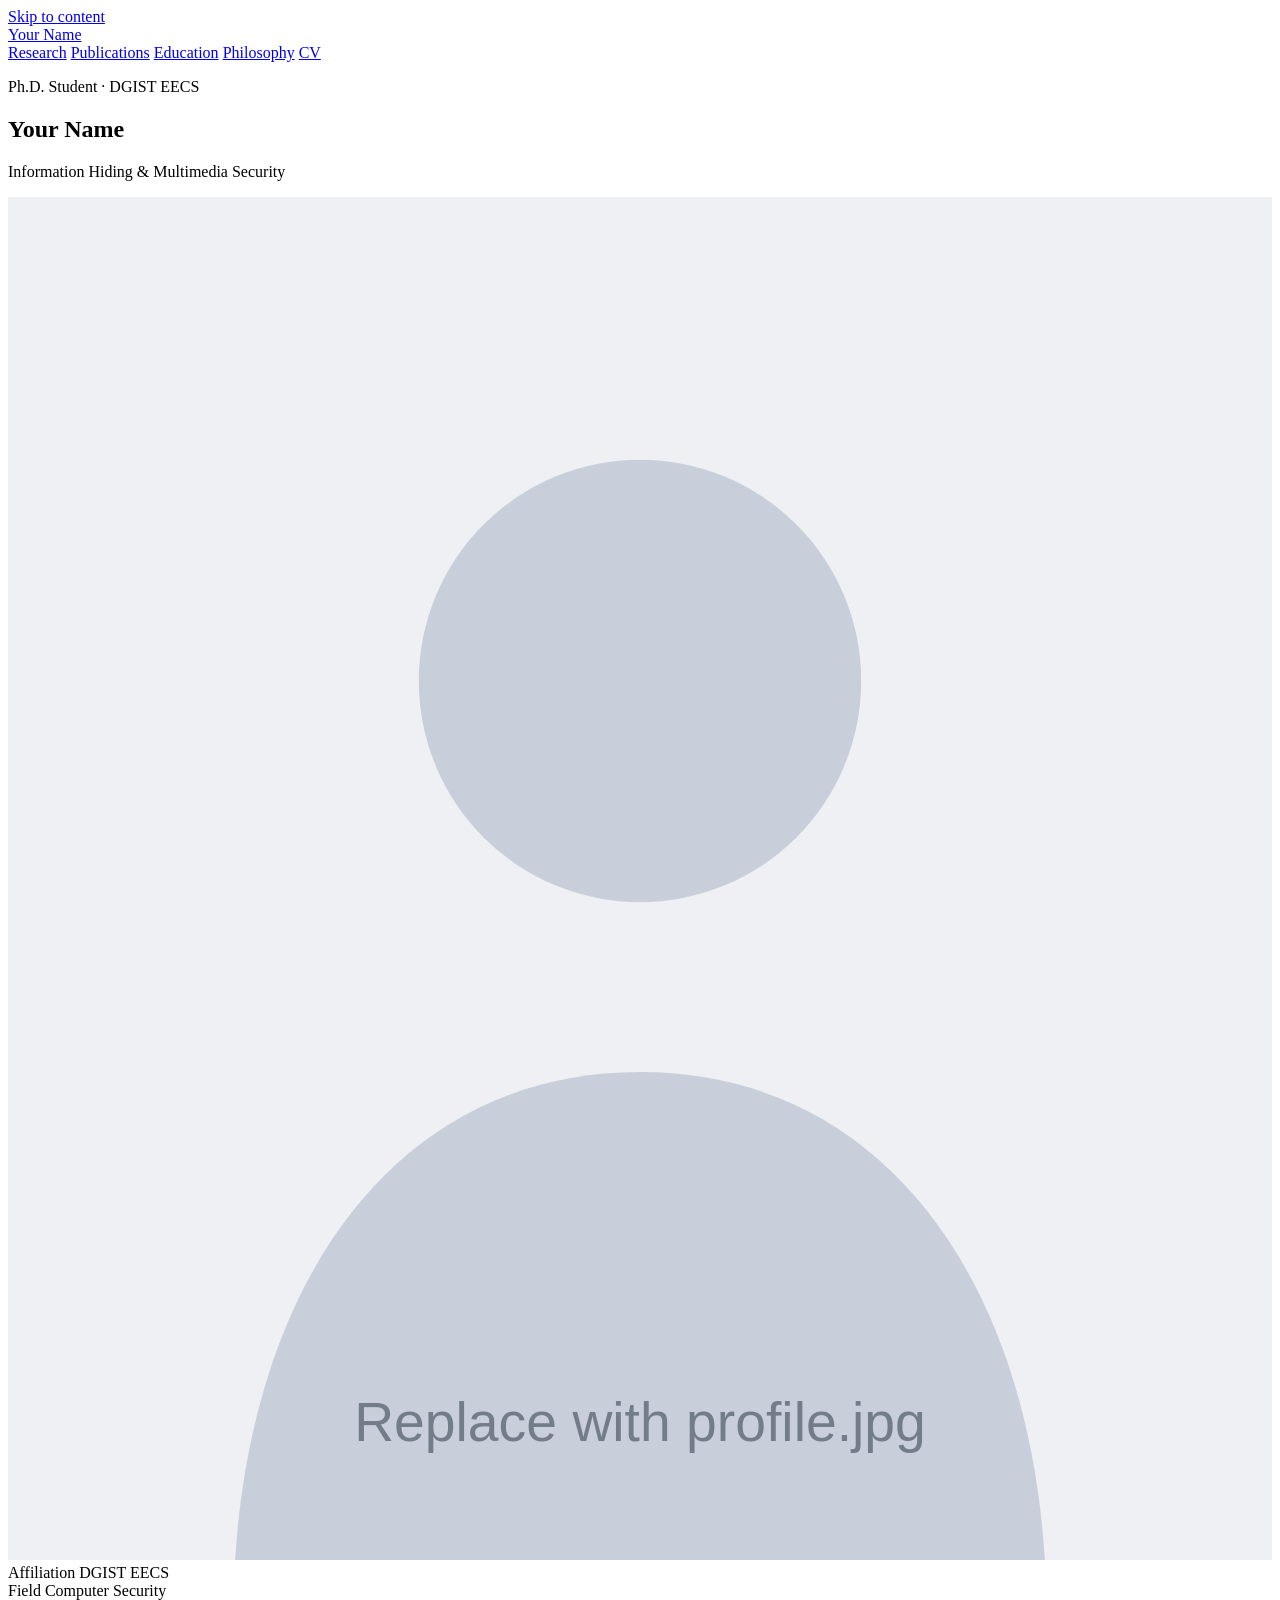
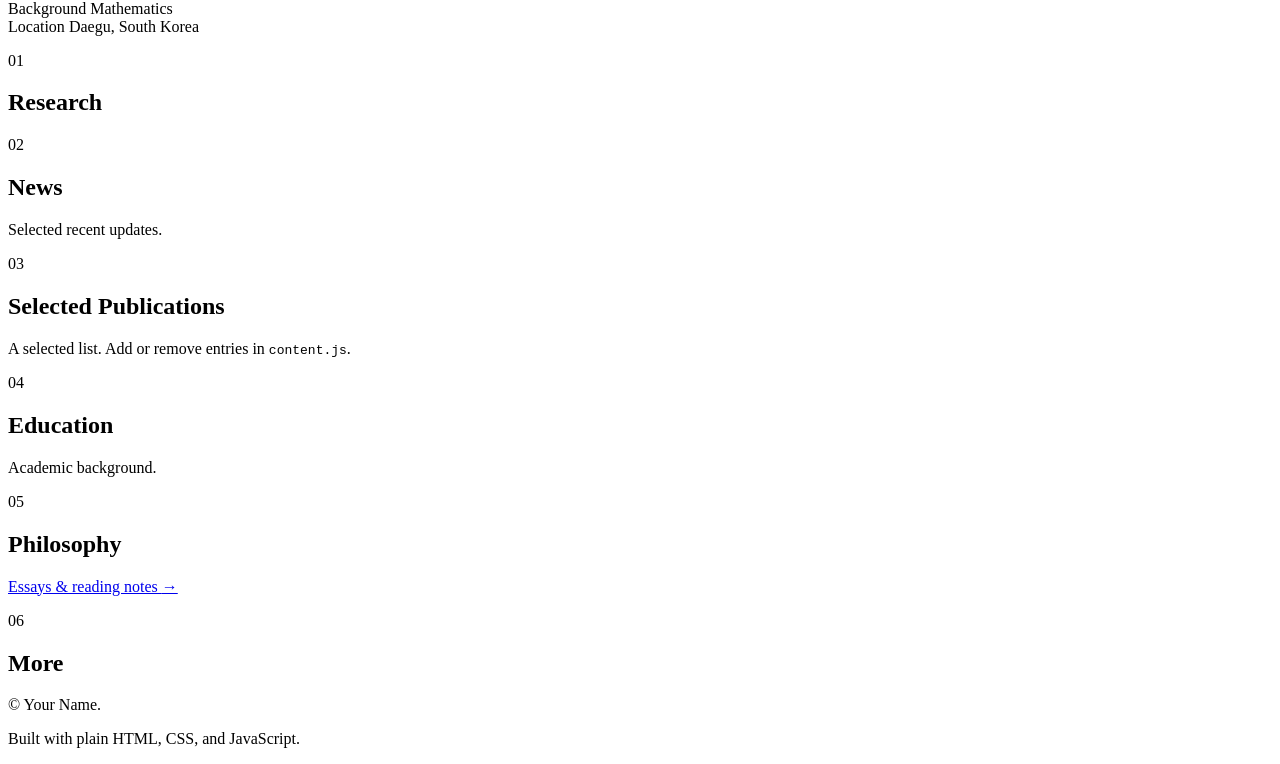
==== index.html @ d41ad870 "Add academic homepage" ====
<!doctype html>
<html lang="en">
<head>
  <meta charset="utf-8" />
  <meta name="viewport" content="width=device-width, initial-scale=1" />
  <meta name="description" content="Academic homepage" id="meta-description" />
  <meta name="theme-color" content="#f7f8fa" />
  <title>Academic Homepage</title>
  <link rel="icon" href="assets/favicon.svg" type="image/svg+xml" />
  <link rel="stylesheet" href="styles.css" />
  <script defer src="content.js"></script>
  <script defer src="app.js"></script>
</head>

<body data-page="home">
  <a class="skip-link" href="#main">Skip to content</a>

  <header class="site-header">
    <div class="shell nav-wrap">
      <a class="brand" href="index.html" aria-label="Home">
        <span class="brand-dot" aria-hidden="true"></span>
        <span id="nav-name">Your Name</span>
      </a>

      <nav class="site-nav" aria-label="Primary">
        <a href="#research">Research</a>
        <a href="#publications">Publications</a>
        <a href="#education">Education</a>
        <a href="philosophy.html">Philosophy</a>
        <a id="nav-cv" href="#" target="_blank" rel="noopener">CV</a>
      </nav>
    </div>
  </header>

  <main id="main">
    <section class="hero">
      <div class="shell hero-grid">
        <div class="hero-copy">
          <p class="eyebrow" id="hero-eyebrow">Ph.D. Student · DGIST EECS</p>
          <h1 id="hero-name">Your Name</h1>
          <p class="hero-role" id="hero-role">Information Hiding & Multimedia Security</p>

          <div class="hero-bio" id="hero-bio"></div>

          <div class="link-row" id="hero-links" aria-label="Profile links"></div>
        </div>

        <aside class="profile-card" aria-label="Profile">
          <div class="portrait-frame">
            <img id="profile-image" src="assets/profile-placeholder.svg" alt="Profile portrait" />
          </div>

          <div class="profile-meta">
            <div class="meta-row">
              <span class="meta-label">Affiliation</span>
              <span id="profile-affiliation">DGIST EECS</span>
            </div>
            <div class="meta-row">
              <span class="meta-label">Field</span>
              <span id="profile-field">Computer Security</span>
            </div>
            <div class="meta-row">
              <span class="meta-label">Background</span>
              <span id="profile-background">Mathematics</span>
            </div>
            <div class="meta-row">
              <span class="meta-label">Location</span>
              <span id="profile-location">Daegu, South Korea</span>
            </div>
          </div>
        </aside>
      </div>
    </section>

    <div class="shell content-shell">
      <section class="section" id="research">
        <div class="section-heading">
          <p class="section-kicker">01</p>
          <div>
            <h2>Research</h2>
            <p id="research-intro" class="section-intro"></p>
          </div>
        </div>
        <div class="research-grid" id="research-grid"></div>
      </section>

      <section class="section" id="news">
        <div class="section-heading">
          <p class="section-kicker">02</p>
          <div>
            <h2>News</h2>
            <p class="section-intro">Selected recent updates.</p>
          </div>
        </div>
        <div class="timeline" id="news-list"></div>
      </section>

      <section class="section" id="publications">
        <div class="section-heading">
          <p class="section-kicker">03</p>
          <div>
            <h2>Selected Publications</h2>
            <p class="section-intro">A selected list. Add or remove entries in <code>content.js</code>.</p>
          </div>
        </div>
        <div class="publication-list" id="publication-list"></div>
      </section>

      <section class="section" id="education">
        <div class="section-heading">
          <p class="section-kicker">04</p>
          <div>
            <h2>Education</h2>
            <p class="section-intro">Academic background.</p>
          </div>
        </div>
        <div class="education-list" id="education-list"></div>
      </section>

      <section class="section split-section" id="more">
        <div class="split-card">
          <p class="section-kicker">05</p>
          <h2>Philosophy</h2>
          <p id="philosophy-teaser"></p>
          <a class="text-link" href="philosophy.html">Essays & reading notes <span aria-hidden="true">→</span></a>
        </div>

        <div class="split-card">
          <p class="section-kicker">06</p>
          <h2>More</h2>
          <p id="more-note"></p>
          <div class="mini-links" id="more-links"></div>
        </div>
      </section>
    </div>
  </main>

  <footer class="site-footer">
    <div class="shell footer-row">
      <p>© <span id="footer-year"></span> <span id="footer-name">Your Name</span>.</p>
      <p>Built with plain HTML, CSS, and JavaScript.</p>
    </div>
  </footer>
</body>
</html>
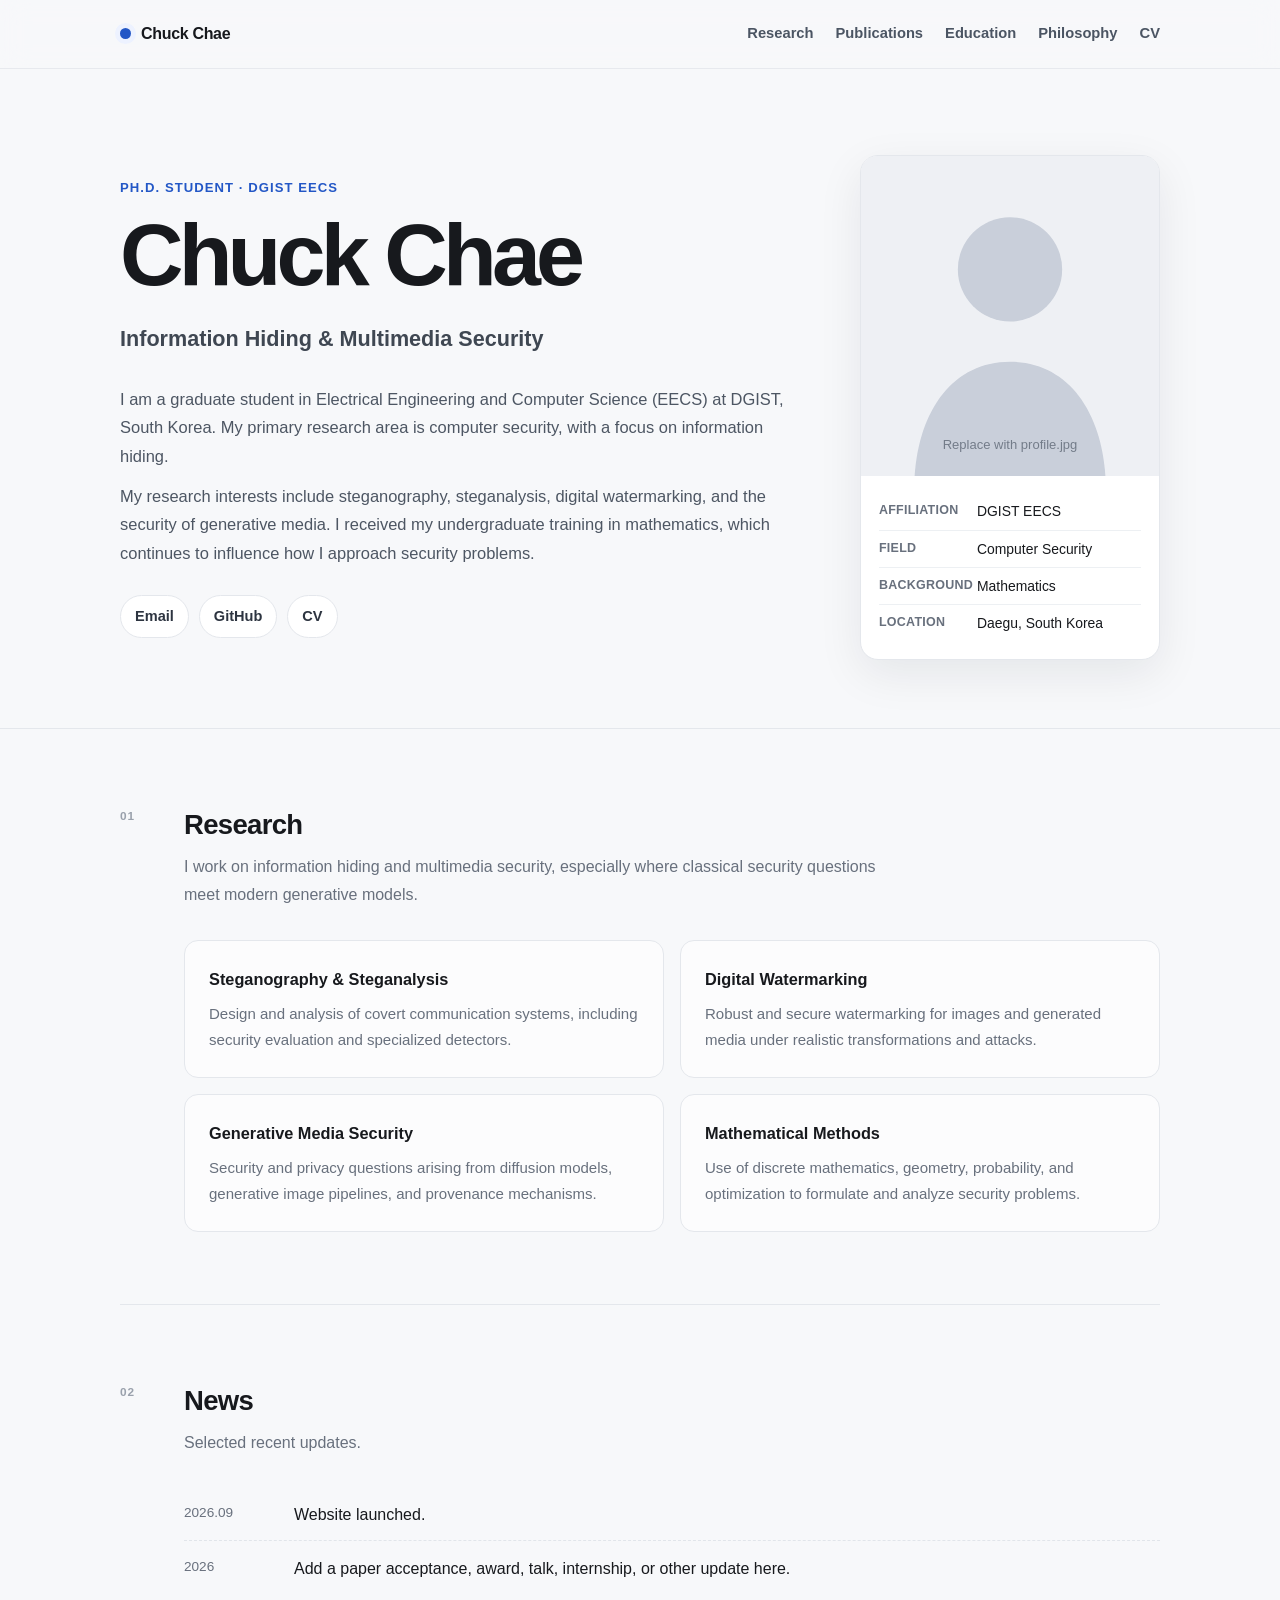
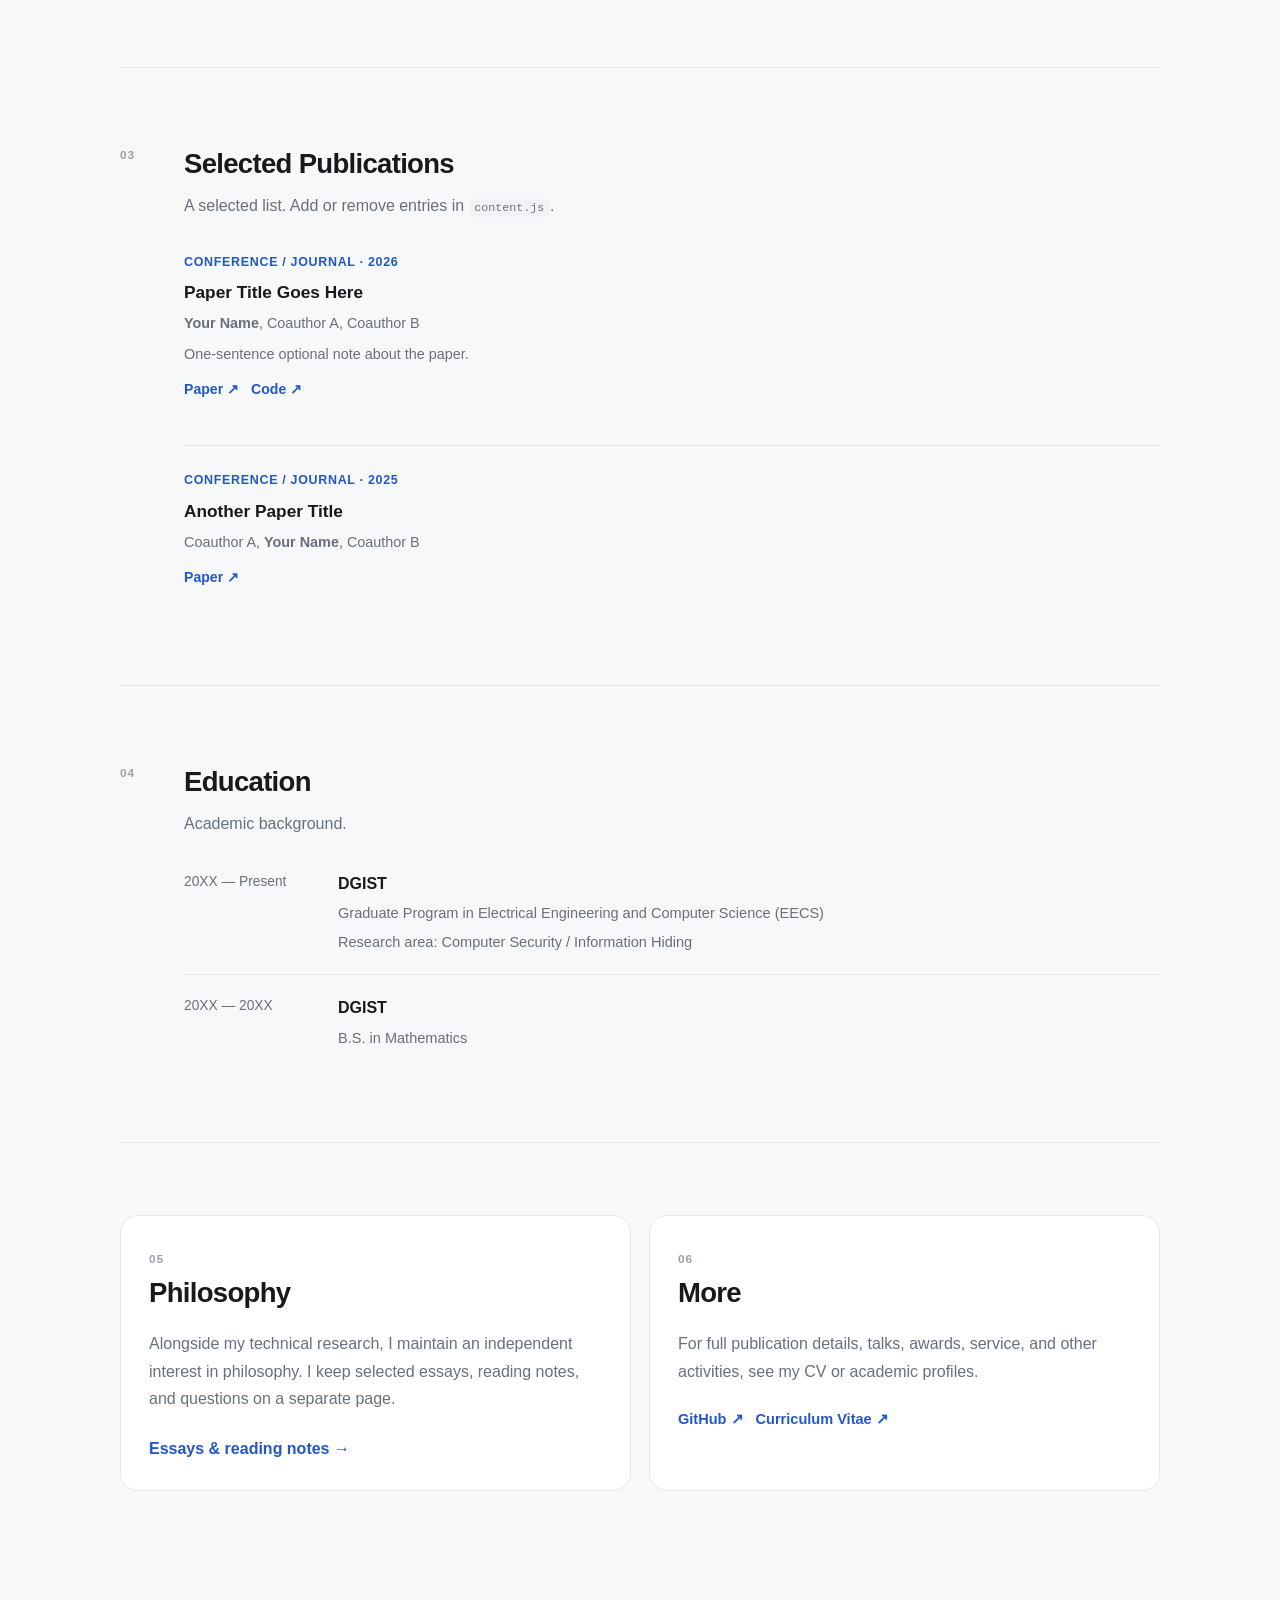
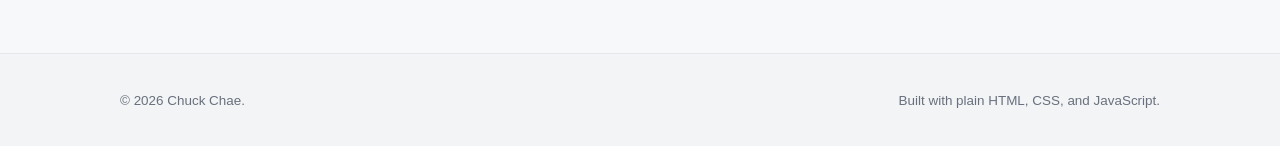
==== commit acafd852: "Add cache busting for site content" ====
--- a/index.html
+++ b/index.html
@@ -8,8 +8,22 @@
   <title>Academic Homepage</title>
   <link rel="icon" href="assets/favicon.svg" type="image/svg+xml" />
   <link rel="stylesheet" href="styles.css" />
-  <script defer src="content.js"></script>
-  <script defer src="app.js"></script>
+  <script>
+    window.addEventListener("DOMContentLoaded", () => {
+      const v = Date.now();
+
+      const contentScript = document.createElement("script");
+      contentScript.src = "content.js?v=" + v;
+
+      contentScript.onload = () => {
+        const appScript = document.createElement("script");
+        appScript.src = "app.js?v=" + v;
+        document.head.appendChild(appScript);
+      };
+
+      document.head.appendChild(contentScript);
+    });
+  </script>
 </head>
 
 <body data-page="home">
--- a/styles.css
+++ b/styles.css
@@ -0,0 +1,594 @@
+/* =========================================================
+   Academic CV homepage
+   Layout is intentionally framework-free and GitHub Pages-ready.
+   Edit content in content.js. Usually you never need to edit this file.
+   ========================================================= */
+
+:root {
+  --bg: #f7f8fa;
+  --surface: #ffffff;
+  --text: #17191d;
+  --muted: #68707d;
+  --line: #e4e7ec;
+  --accent: #2357c6;
+  --accent-soft: #edf2ff;
+  --max: 1040px;
+  --narrow: 820px;
+  --radius: 18px;
+  --shadow: 0 14px 45px rgba(17, 24, 39, 0.08);
+}
+
+* { box-sizing: border-box; }
+
+html {
+  scroll-behavior: smooth;
+  scroll-padding-top: 86px;
+}
+
+body {
+  margin: 0;
+  background: var(--bg);
+  color: var(--text);
+  font-family: Inter, ui-sans-serif, -apple-system, BlinkMacSystemFont, "Segoe UI",
+               Roboto, Helvetica, Arial, "Apple SD Gothic Neo", "Noto Sans KR", sans-serif;
+  line-height: 1.72;
+  text-rendering: optimizeLegibility;
+}
+
+a {
+  color: var(--accent);
+  text-decoration: none;
+}
+
+a:hover { text-decoration: underline; }
+
+img { max-width: 100%; display: block; }
+
+code {
+  padding: 0.12rem 0.35rem;
+  border-radius: 5px;
+  background: #f0f2f6;
+  font-size: 0.9em;
+}
+
+.shell {
+  width: min(var(--max), calc(100% - 40px));
+  margin: 0 auto;
+}
+
+.narrow-shell {
+  width: min(var(--narrow), calc(100% - 40px));
+}
+
+.skip-link {
+  position: absolute;
+  left: -999px;
+  top: 12px;
+  z-index: 999;
+  background: #111;
+  color: #fff;
+  padding: 10px 14px;
+  border-radius: 8px;
+}
+
+.skip-link:focus { left: 12px; }
+
+.site-header {
+  position: sticky;
+  top: 0;
+  z-index: 20;
+  backdrop-filter: blur(14px);
+  background: rgba(247, 248, 250, 0.88);
+  border-bottom: 1px solid rgba(228, 231, 236, 0.85);
+}
+
+.nav-wrap {
+  min-height: 68px;
+  display: flex;
+  align-items: center;
+  justify-content: space-between;
+  gap: 24px;
+}
+
+.brand {
+  display: inline-flex;
+  align-items: center;
+  gap: 10px;
+  font-weight: 750;
+  color: var(--text);
+  letter-spacing: -0.02em;
+}
+
+.brand:hover { text-decoration: none; }
+
+.brand-dot {
+  width: 11px;
+  height: 11px;
+  border-radius: 50%;
+  background: var(--accent);
+  box-shadow: 0 0 0 5px var(--accent-soft);
+}
+
+.site-nav {
+  display: flex;
+  align-items: center;
+  gap: 22px;
+  font-size: 0.92rem;
+}
+
+.site-nav a {
+  color: #4b5563;
+  font-weight: 600;
+}
+
+.site-nav a.active,
+.site-nav a:hover {
+  color: var(--text);
+  text-decoration: none;
+}
+
+.hero {
+  padding: 86px 0 68px;
+  border-bottom: 1px solid var(--line);
+}
+
+.hero-grid {
+  display: grid;
+  grid-template-columns: minmax(0, 1fr) 300px;
+  gap: 76px;
+  align-items: center;
+}
+
+.eyebrow {
+  margin: 0 0 12px;
+  color: var(--accent);
+  font-size: 0.82rem;
+  font-weight: 800;
+  letter-spacing: 0.08em;
+  text-transform: uppercase;
+}
+
+.hero h1,
+.page-hero h1 {
+  margin: 0;
+  font-size: clamp(2.8rem, 7vw, 5.5rem);
+  line-height: 0.98;
+  letter-spacing: -0.055em;
+  font-weight: 790;
+}
+
+.hero-role {
+  margin: 22px 0 0;
+  color: #3f4752;
+  font-size: clamp(1.05rem, 2vw, 1.35rem);
+  font-weight: 620;
+}
+
+.hero-bio {
+  max-width: 700px;
+  margin-top: 28px;
+  color: #4d5663;
+  font-size: 1.03rem;
+}
+
+.hero-bio p { margin: 0 0 12px; }
+
+.link-row {
+  display: flex;
+  flex-wrap: wrap;
+  gap: 10px;
+  margin-top: 28px;
+}
+
+.pill-link {
+  display: inline-flex;
+  align-items: center;
+  justify-content: center;
+  min-height: 40px;
+  padding: 8px 14px;
+  border: 1px solid var(--line);
+  border-radius: 999px;
+  background: var(--surface);
+  color: #2d3440;
+  font-weight: 650;
+  font-size: 0.91rem;
+  transition: transform .16s ease, border-color .16s ease, box-shadow .16s ease;
+}
+
+.pill-link:hover {
+  transform: translateY(-1px);
+  border-color: #cbd2dd;
+  box-shadow: 0 7px 22px rgba(17, 24, 39, .06);
+  text-decoration: none;
+}
+
+.profile-card {
+  border: 1px solid var(--line);
+  border-radius: var(--radius);
+  background: var(--surface);
+  overflow: hidden;
+  box-shadow: var(--shadow);
+}
+
+.portrait-frame {
+  aspect-ratio: 4 / 4.3;
+  background: #eef0f4;
+  overflow: hidden;
+}
+
+.portrait-frame img {
+  width: 100%;
+  height: 100%;
+  object-fit: cover;
+}
+
+.profile-meta { padding: 17px 18px 18px; }
+
+.meta-row {
+  display: grid;
+  grid-template-columns: 88px 1fr;
+  gap: 10px;
+  padding: 8px 0;
+  border-bottom: 1px solid #edf0f3;
+  font-size: 0.87rem;
+  line-height: 1.45;
+}
+
+.meta-row:last-child { border-bottom: 0; }
+
+.meta-label {
+  color: var(--muted);
+  font-size: 0.78rem;
+  font-weight: 760;
+  letter-spacing: .02em;
+  text-transform: uppercase;
+}
+
+.content-shell { padding-bottom: 90px; }
+
+.section {
+  padding: 72px 0;
+  border-bottom: 1px solid var(--line);
+}
+
+.section-heading {
+  display: grid;
+  grid-template-columns: 50px minmax(0, 1fr);
+  gap: 14px;
+  margin-bottom: 32px;
+}
+
+.section-heading.compact {
+  grid-template-columns: 50px minmax(0, 1fr);
+  align-items: baseline;
+}
+
+.section-kicker {
+  margin: 5px 0 0;
+  color: #9aa1ac;
+  font-size: 0.74rem;
+  font-weight: 800;
+  letter-spacing: .08em;
+}
+
+.section h2,
+.split-card h2 {
+  margin: 0;
+  font-size: 1.72rem;
+  letter-spacing: -0.025em;
+}
+
+.section-intro {
+  margin: 5px 0 0;
+  color: var(--muted);
+  max-width: 720px;
+}
+
+.research-grid {
+  display: grid;
+  grid-template-columns: repeat(2, minmax(0, 1fr));
+  gap: 16px;
+  margin-left: 64px;
+}
+
+.research-card {
+  padding: 24px;
+  border: 1px solid var(--line);
+  border-radius: 14px;
+  background: rgba(255,255,255,.65);
+}
+
+.research-card h3 {
+  margin: 0 0 8px;
+  font-size: 1.02rem;
+}
+
+.research-card p {
+  margin: 0;
+  color: var(--muted);
+  font-size: .94rem;
+}
+
+.timeline {
+  margin-left: 64px;
+  display: grid;
+  gap: 2px;
+}
+
+.news-item {
+  display: grid;
+  grid-template-columns: 92px 1fr;
+  gap: 18px;
+  padding: 12px 0;
+  border-bottom: 1px dashed #e1e5ea;
+}
+
+.news-item:last-child { border-bottom: 0; }
+
+.news-date {
+  color: var(--muted);
+  font-size: .85rem;
+  font-variant-numeric: tabular-nums;
+}
+
+.news-text { margin: 0; }
+
+.publication-list {
+  margin-left: 64px;
+  display: grid;
+  gap: 20px;
+}
+
+.pub {
+  padding: 24px 0;
+  border-top: 1px solid var(--line);
+}
+
+.pub:first-child { border-top: 0; padding-top: 0; }
+
+.pub-venue {
+  margin: 0 0 7px;
+  color: var(--accent);
+  font-size: .78rem;
+  font-weight: 820;
+  letter-spacing: .055em;
+  text-transform: uppercase;
+}
+
+.pub-title {
+  margin: 0;
+  font-size: 1.08rem;
+  line-height: 1.46;
+}
+
+.pub-authors,
+.pub-note {
+  margin: 6px 0 0;
+  color: var(--muted);
+  font-size: .9rem;
+}
+
+.pub-links {
+  display: flex;
+  flex-wrap: wrap;
+  gap: 12px;
+  margin-top: 10px;
+  font-size: .88rem;
+  font-weight: 650;
+}
+
+.education-list {
+  margin-left: 64px;
+  display: grid;
+  gap: 0;
+}
+
+.edu-item {
+  display: grid;
+  grid-template-columns: 130px 1fr;
+  gap: 24px;
+  padding: 19px 0;
+  border-top: 1px solid var(--line);
+}
+
+.edu-item:first-child { border-top: 0; padding-top: 0; }
+
+.edu-year { color: var(--muted); font-size: .86rem; }
+
+.edu-item h3 { margin: 0; font-size: 1rem; }
+.edu-item p { margin: 4px 0 0; color: var(--muted); font-size: .91rem; }
+
+.split-section {
+  display: grid;
+  grid-template-columns: 1fr 1fr;
+  gap: 18px;
+  border-bottom: 0;
+}
+
+.split-card {
+  min-height: 245px;
+  padding: 28px;
+  border: 1px solid var(--line);
+  border-radius: var(--radius);
+  background: var(--surface);
+}
+
+.split-card > p:not(.section-kicker) {
+  color: var(--muted);
+  margin: 14px 0 22px;
+}
+
+.text-link { font-weight: 750; }
+
+.mini-links {
+  display: flex;
+  flex-wrap: wrap;
+  gap: 12px;
+  font-size: .91rem;
+  font-weight: 650;
+}
+
+.page-hero {
+  padding: 90px 0 62px;
+  border-bottom: 1px solid var(--line);
+}
+
+.page-hero h1 {
+  font-size: clamp(3rem, 8vw, 6rem);
+}
+
+.page-lead {
+  margin-top: 28px;
+  color: #4d5663;
+  font-size: 1.04rem;
+}
+
+.page-lead p { margin: 0 0 13px; }
+
+.philosophy-section { padding: 58px 0; }
+
+.tag-list {
+  display: flex;
+  flex-wrap: wrap;
+  gap: 10px;
+  margin-left: 64px;
+}
+
+.tag {
+  padding: 8px 13px;
+  border: 1px solid var(--line);
+  border-radius: 999px;
+  background: var(--surface);
+  color: #39414d;
+  font-size: .9rem;
+  font-weight: 620;
+}
+
+.essay-list,
+.reading-list {
+  margin-left: 64px;
+  display: grid;
+}
+
+.essay-item,
+.reading-item {
+  padding: 18px 0;
+  border-top: 1px solid var(--line);
+}
+
+.essay-item:first-child,
+.reading-item:first-child { border-top: 0; padding-top: 0; }
+
+.essay-item h3,
+.reading-item h3 {
+  margin: 0;
+  font-size: 1rem;
+}
+
+.essay-item p,
+.reading-item p {
+  margin: 5px 0 0;
+  color: var(--muted);
+  font-size: .9rem;
+}
+
+.note-box {
+  padding: 18px 20px;
+  border-left: 3px solid var(--accent);
+  background: var(--accent-soft);
+  color: #485163;
+  font-size: .92rem;
+}
+
+.site-footer {
+  border-top: 1px solid var(--line);
+  background: #f3f4f6;
+}
+
+.footer-row {
+  min-height: 92px;
+  display: flex;
+  justify-content: space-between;
+  align-items: center;
+  gap: 20px;
+  color: var(--muted);
+  font-size: .84rem;
+}
+
+.footer-row p { margin: 0; }
+
+@media (max-width: 820px) {
+  .site-nav { gap: 14px; }
+  .site-nav a:nth-child(2),
+  .site-nav a:nth-child(3) { display: none; }
+
+  .hero { padding-top: 56px; }
+
+  .hero-grid {
+    grid-template-columns: 1fr;
+    gap: 42px;
+  }
+
+  .profile-card {
+    max-width: 360px;
+  }
+
+  .research-grid,
+  .timeline,
+  .publication-list,
+  .education-list,
+  .tag-list,
+  .essay-list,
+  .reading-list {
+    margin-left: 0;
+  }
+
+  .split-section { grid-template-columns: 1fr; }
+}
+
+@media (max-width: 560px) {
+  .shell, .narrow-shell { width: min(100% - 28px, var(--max)); }
+
+  .site-header { position: static; }
+
+  .nav-wrap {
+    padding: 14px 0;
+    align-items: flex-start;
+  }
+
+  .site-nav { gap: 10px; font-size: .84rem; flex-wrap: wrap; justify-content: flex-end; }
+
+  .site-nav a:nth-child(1) { display: none; }
+
+  .hero { padding: 45px 0 52px; }
+  .hero h1 { font-size: 3.35rem; }
+
+  .section { padding: 52px 0; }
+
+  .section-heading,
+  .section-heading.compact {
+    grid-template-columns: 34px minmax(0, 1fr);
+  }
+
+  .research-grid { grid-template-columns: 1fr; }
+
+  .news-item,
+  .edu-item {
+    grid-template-columns: 1fr;
+    gap: 4px;
+  }
+
+  .footer-row {
+    align-items: flex-start;
+    flex-direction: column;
+    justify-content: center;
+    padding: 24px 0;
+  }
+}
+
+@media print {
+  .site-header, .site-footer, .link-row { display: none !important; }
+  body { background: #fff; color: #000; }
+  .hero, .section { padding: 28px 0; }
+  .profile-card { box-shadow: none; }
+}
